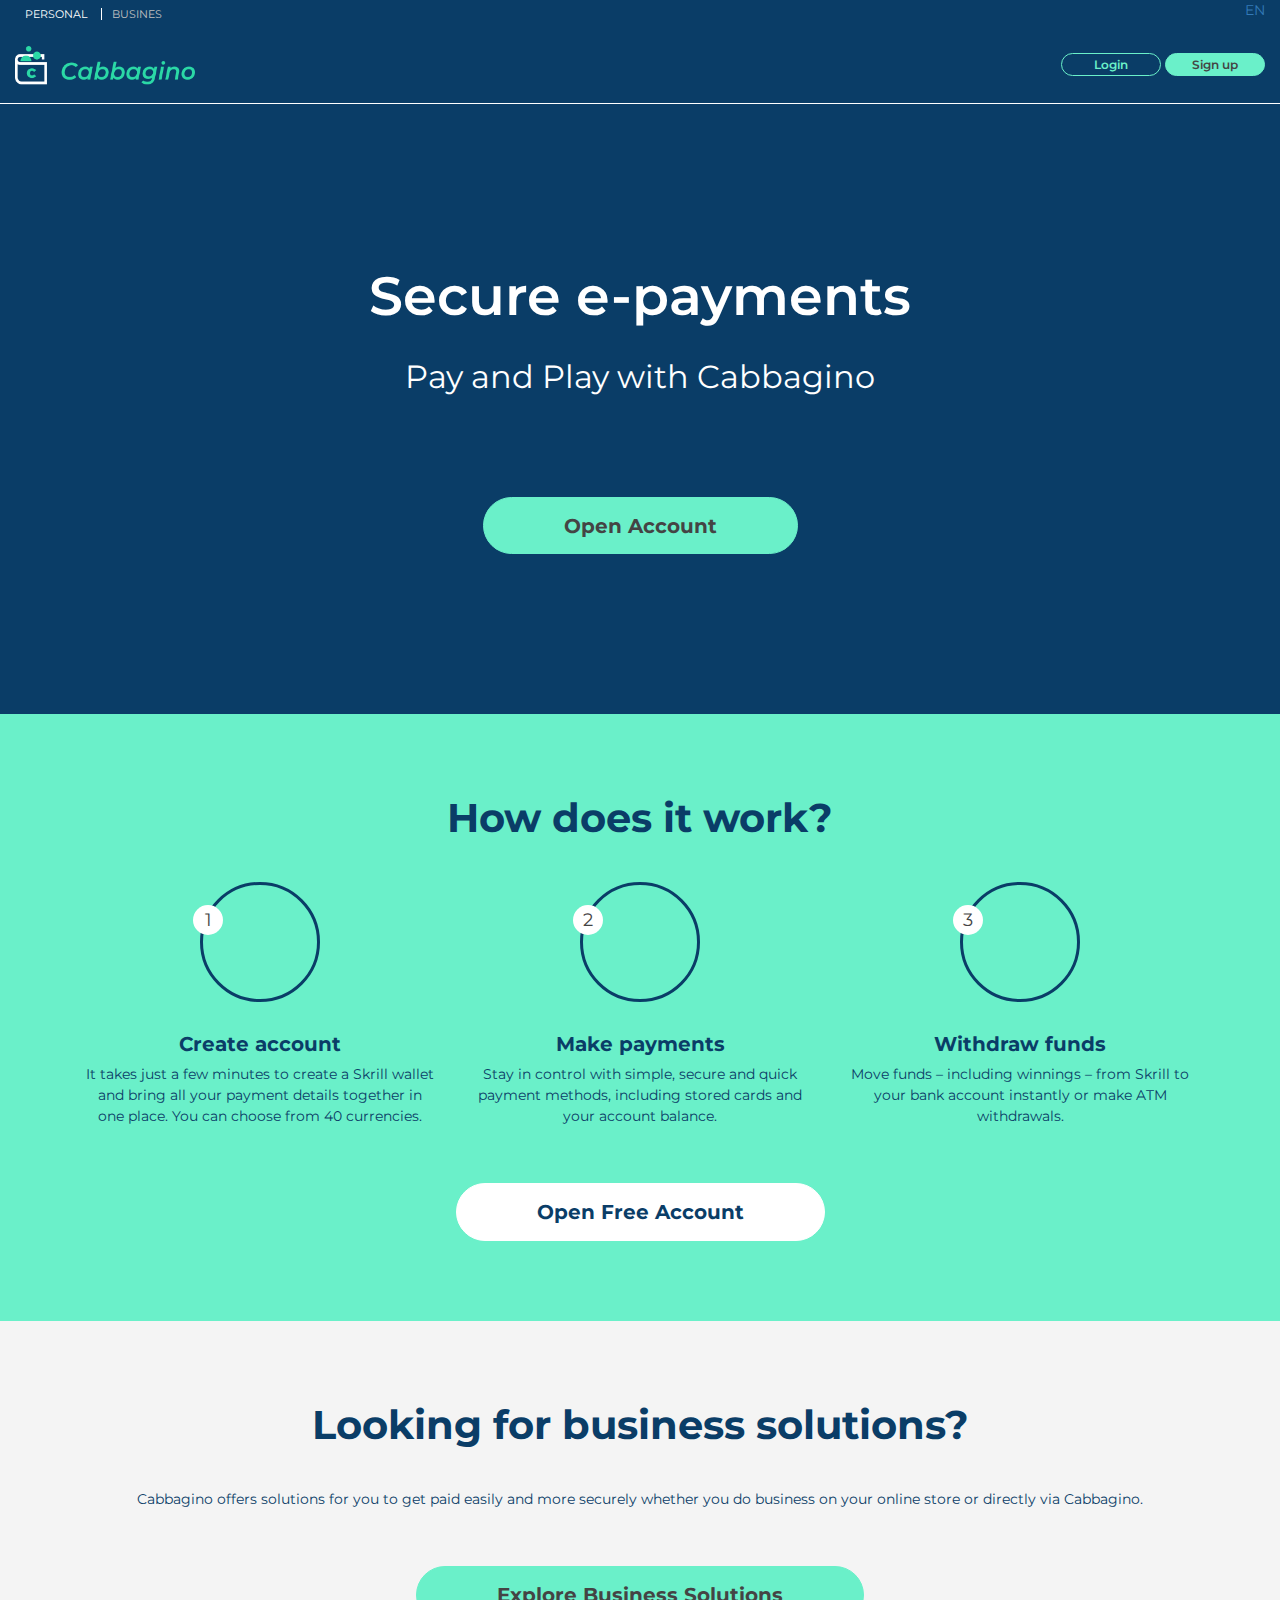
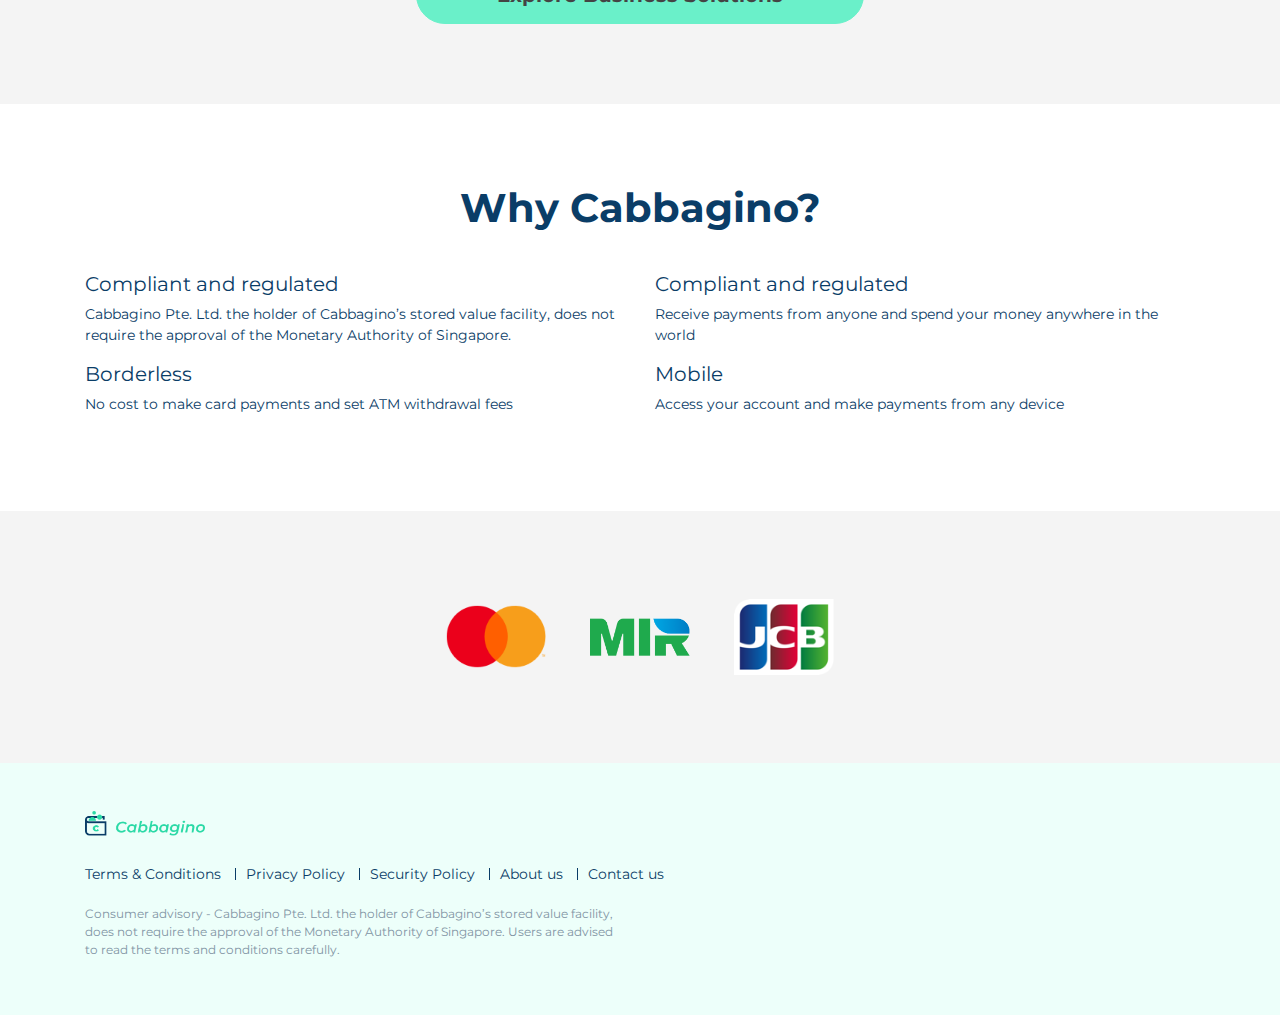
==== index.html @ 4a896454 "first commit" ====
<!doctype html>
<html class="no-js" lang="en">
<head>
    <meta charset="utf-8">
    <meta http-equiv="x-ua-compatible" content="ie=edge">
    <title>Cabbagino | Secure e-payments</title>
    <meta name="description" content="">
    <meta name="viewport" content="width=device-width, initial-scale=1">

<!-- <link rel="apple-touch-icon" href="apple-touch-icon.png"> -->

    <link rel="stylesheet" href="assets/plugins/meanMenu/meanmenu.min.css">
    <link rel="stylesheet" href="assets/plugins/font-awesome/css/font-awesome.min.css">
    <link href="https://fonts.googleapis.com/css?family=Montserrat" rel="stylesheet">


    <link rel="stylesheet" href="https://stackpath.bootstrapcdn.com/bootstrap/4.3.1/css/bootstrap.min.css" integrity="sha384-ggOyR0iXCbMQv3Xipma34MD+dH/1fQ784/j6cY/iJTQUOhcWr7x9JvoRxT2MZw1T" crossorigin="anonymous">

    <link rel="stylesheet" href="style.css">
    <script src="assets/plugins/Modernizr/modernizr-2.8.3.min.js"></script>

</head>

<body id="home">
    <!--[if lt IE 8]>
            <p class="browserupgrade">You are using an <strong>outdated</strong> browser. Please <a href="http://browsehappy.com/">upgrade your browser</a> to improve your experience.</p>
        <![endif]-->

    <header>
        <div class="container-fluid">
            <div class="row">
                <div class="col-md-6">
                    <nav class="header-menu">
                        <a href="#" class="active">Personal</a>
                        <a href="bussines.html">Busines</a>
                    </nav>
                </div>
                <div class="col-md-6">
                    <nav class="lang-menu float-right">
                        <a href="#">EN</a>
                    </nav>
                </div>
                </div>
            </div>
        </div>
    </header>
    <section id="slider">
        <div class="auth">
            <div class="container-fluid">
                <div class="row">
                    <div class="col-md-6">
                        <a href="#" class="logo"><img src="assets/images/logo-white.png"></a>
                    </div>
                    <div class="col-md-6">
                        <div class="buttons float-right">
                            <a href="signup.html" class="btn btn-info btn-sm">Login</a>
                            <a href="signup.html" class="btn btn-success btn-sm">Sign up</a>
                        </div>
                    </div>
                </div>
            </div>
        </div>
        <div class="container">
            <div class="jumbotron text-center">
                <div class="col-md-12">
                    <h1 class="head-caption">Secure e-payments</h1>
                    <h2 class="sub-caption">Pay and Play with Cabbagino</h2>
                    <a href="signup.html" class="btn btn-success btn-lg">Open Account</a>
                </div>
            </div>
        </div>
    </section>

    <section id="how-it-work">
        <div class="container">
            <div class="row">
                <div class="col-md-12">
                    <p class="h1 text-center">How does it work?</p>
                </div>
            </div>
            <div class="row">
                <div class="col-md-4">
                    <div class="big-icon">
                        <div class="icon-badge">1</div>
                        <img src="">
                    </div>
                    <h5 class="text-center text-bold">Create account</h5>
                    <p class="text-center">It takes just a few minutes to create a Skrill wallet and bring all your payment details together in one place. You can choose from 40 currencies.</p>
                </div>
                <div class="col-md-4">
                    <div class="big-icon">
                        <div class="icon-badge">2</div>
                        <img src="">
                    </div>
                    <h5 class="text-center text-bold">Make payments</h5>
                    <p class="text-center">Stay in control with simple, secure and quick payment methods, including stored cards and your account balance.</p>
                </div>
                <div class="col-md-4">
                    <div class="big-icon">
                        <div class="icon-badge">3</div>
                        <img src="">
                    </div>
                    <h5 class="text-center text-bold">Withdraw funds</h5>
                    <p class="text-center">Move funds – including winnings – from Skrill to your bank account instantly or make ATM withdrawals.</p>
                </div>
            </div>
            <div class="row">
                <div class="col-md-12 text-center">
                    <a href="signup.html" class="btn btn-secondary btn-lg">Open Free Account</a>
                </div>
            </div>
        </div>
    </section>

    <section id="solutions">
        <div class="container">
            <div class="row">
                <div class="col-md-12">
                    <p class="h1 text-center">Looking for business solutions?</p>
                </div>
            </div>
            <div class="row">
                <div class="col-md-12">
                    <p>Cabbagino offers solutions for you to get paid easily and more securely whether you do business on your online store or directly via Cabbagino.</p>
                    <a href="bussines.html" class="btn btn-success btn-lg">Explore Business Solutions</a>
                </div>
            </div>
        </div>
    </section>

    <section id="why">
        <div class="container">
            <div class="row">
                <div class="col-md-12">
                    <p class="h1 text-center">Why Cabbagino?</p>
                </div>
            </div>
            <div class="row">
                <div class="col-md-6">
                    <h5>Compliant and regulated</h5>
                    <p>Cabbagino Pte. Ltd. the holder of Cabbagino’s stored value facility, does not require the approval of the Monetary Authority of Singapore. </p>
                    <h5>Borderless</h5>
                    <p>No cost to make card payments and set ATM withdrawal fees</p>
                </div>
                <div class="col-md-6">
                    <h5>Compliant and regulated</h5>
                    <p>Receive payments from anyone and spend your money anywhere in the world</p>
                    <h5>Mobile</h5>
                    <p>Access your account and make payments from any device</p>
                </div>
            </div>
        </div>
    </section>

    <section id="payments">
        <div class="container">
            <div class="row">
                <ul class="payment-list">
                    <li><img src="assets/images/mc.png" /></li>
                    <li><img src="assets/images/mir.png" /></li>
                    <li><img src="assets/images/jcb.png" /></li>
                </ul>
            </div>
        </div>
    </section>

    <footer>
        <div class="container">
            <div class="row">
                <div class="col-md-12">
                    <a href="#" class="logo"><img src="assets/images/logo.png"></a>
                </div>
            </div>
            <div class="row">
                <div class="col-md-12">
                    <nav class="footer-menu">
                        <a href="#">Terms & Conditions</a>
                        <a href="#">Privacy Policy</a>
                        <a href="#">Security Policy</a>
                        <a href="#">About us</a>
                        <a href="#">Contact us</a>
                    </nav>
                </div>
            </div>
            <div class="row">
                <div class="col-md-6">
                    <p class="color-info">Consumer advisory - Cabbagino Pte. Ltd. the holder of Cabbagino’s stored value facility, does not require the approval of the Monetary Authority of Singapore. Users are advised to read the terms and conditions carefully.</p>
                </div>
            </div>
        </div>
    </footer>

    <script src="https://code.jquery.com/jquery-3.3.1.slim.min.js" integrity="sha384-q8i/X+965DzO0rT7abK41JStQIAqVgRVzpbzo5smXKp4YfRvH+8abtTE1Pi6jizo" crossorigin="anonymous"></script>
<script src="https://cdnjs.cloudflare.com/ajax/libs/popper.js/1.14.7/umd/popper.min.js" integrity="sha384-UO2eT0CpHqdSJQ6hJty5KVphtPhzWj9WO1clHTMGa3JDZwrnQq4sF86dIHNDz0W1" crossorigin="anonymous"></script>
<script src="https://stackpath.bootstrapcdn.com/bootstrap/4.3.1/js/bootstrap.min.js" integrity="sha384-JjSmVgyd0p3pXB1rRibZUAYoIIy6OrQ6VrjIEaFf/nJGzIxFDsf4x0xIM+B07jRM" crossorigin="anonymous"></script>

    <script src="assets/main.js"></script>
</body>

</html>
---- style.css ----
/**
 * ---------------------------------------------------
 * 	Table of contents
 * ---------------------------------------------------
 */
/**----------
	1. Base
		1.1 base
		1.2 Fonts
		1.3 Typography
		1.4 Helpers
	2. Sections
		2.1 Header 
		2.2 Footer
	3. Components
		3.1 Buttons
	4. Pages
		4.1 Home page
	5. Themes
		5.1 Default Theme


---------------*/
/**
 * ---------------------------------------------------
 * 	1.  Base
 * ---------------------------------------------------
 */
/* --------------------- 1.1 Base --------------------- */
/**
 * Set up a decent box model on the root element
 */
@import url("https://fonts.googleapis.com/css?family=Montserrat:400,700,900");
html {
  box-sizing: border-box;
}

/**
 * Make all elements from the DOM inherit from the parent box-sizing
 * Since `*` has a specificity of 0, it does not override the `html` value
 * making all elements inheriting from the root box-sizing value
 * See: https://css-tricks.com/inheriting-box-sizing-probably-slightly-better-best-practice/
 */
*, *::before, *::after {
  box-sizing: inherit;
}

/**
 * Basic styles for links
 */
a {
  color: #6af0c9;
  text-decoration: none;
}

img {
  max-width: 100%;
  margin: 8px 0;
}

input.form-control {
  border: 0;
  height: 50px;
  line-height: 50px;
}

.btn-lg {
  padding: 0.8rem 5rem;
  font-weight: bold;
  border-radius: 40px;
  margin-top: 40px;
}

.btn-sm {
  padding: 0.1rem 1rem;
  font-weight: normal;
  border-radius: 30px;
  min-width: 100px;
  font-weight: 600;
  font-size: 12px;
}

.btn-info {
  background: transparent;
  border-color: #6af0c9;
  color: #6af0c9;
}
.btn-info:hover {
  background: white;
  color: #444444;
}

.btn-success {
  background: #6af0c9;
  border-color: #6af0c9;
  color: #444444;
}
.btn-success:hover {
  background: white;
  color: #444444;
}

.btn-secondary {
  background: white;
  border-color: white;
  color: #0a3d67;
}
.btn-secondary:hover {
  background: #0a3d67;
  color: white;
}

.color-info {
  color: #8194a4;
  font-size: 12px;
}

.checkbox label:after {
  content: "";
  display: table;
  clear: both;
}

.label-text {
  padding-left: 30px;
  display: block;
}

.checkbox .cr {
  position: relative;
  display: inline-block;
  border: none;
  background: white;
  border-radius: 0.25em;
  width: 1.3em;
  height: 1.3em;
  float: left;
  margin-right: 0.5em;
}

.checkbox .cr .cr-icon {
  position: absolute;
  width: 10px;
  height: 10px;
  top: 4px;
  left: 4px;
  line-height: 0;
  background: #2bd9a6;
  border-radius: 3px;
}

.checkbox label input[type=checkbox] {
  display: none;
}

.checkbox label input[type=checkbox] + .cr > .cr-icon {
  opacity: 0;
}

.checkbox label input[type=checkbox]:checked + .cr > .cr-icon {
  opacity: 1;
}

#signup header .auth {
  padding: 10px 0;
  border-bottom: 1px solid white;
}
#signup header .auth .buttons {
  margin: 13px 0;
}
#signup header .auth .logo {
  display: block;
  width: 160px;
}
#signup header .auth .logo img {
  width: 100%;
}

/* --------------------- 1.2 Fonts --------------------- */
/* --------------------- 1.3 Typography --------------------- */
/**
 * Basic typography style for copy text
 */
body {
  color: #444444;
  font-family: "Montserrat", sans-serif;
  font-style: normal;
  font-weight: 400;
  font-size: 14px;
}

p {
  color: #0a3d67;
}

a {
  color: #337ab7;
}

h1, h2, h3, h4, h5, h6 {
  color: #0a3d67;
  font-family: "Montserrat", sans-serif;
  font-style: normal;
  font-weight: normal;
}

.h1 {
  font-size: 40px;
  font-weight: bold;
  margin-bottom: 40px;
}

dd {
  margin-left: 25px;
}

/* --------------------- 1.4 Helpers --------------------- */
/** --------------
	borders 
------------------ */
.border-1 {
  border: 1px solid;
}

.border-2 {
  border: 2px solid;
}

.border-3 {
  border: 3px solid;
}

.border-4 {
  border: 4px solid;
}

.border-5 {
  border: 5px solid;
}

.border-6 {
  border: 6px solid;
}

.border-7 {
  border: 7px solid;
}

.border-8 {
  border: 8px solid;
}

.border-9 {
  border: 9px solid;
}

.border-10 {
  border: 10px solid;
}

.border-11 {
  border: 11px solid;
}

.border-12 {
  border: 12px solid;
}

.border-13 {
  border: 13px solid;
}

.border-14 {
  border: 14px solid;
}

.border-15 {
  border: 15px solid;
}

.border-16 {
  border: 16px solid;
}

.border-17 {
  border: 17px solid;
}

.border-18 {
  border: 18px solid;
}

.border-19 {
  border: 19px solid;
}

.border-20 {
  border: 20px solid;
}

/** --------------
	border right
------------------ */
.br-1 {
  border-right: 1px solid;
}

.br-2 {
  border-right: 2px solid;
}

.br-3 {
  border-right: 3px solid;
}

.br-4 {
  border-right: 4px solid;
}

.br-5 {
  border-right: 5px solid;
}

.br-6 {
  border-right: 6px solid;
}

.br-7 {
  border-right: 7px solid;
}

.br-8 {
  border-right: 8px solid;
}

.br-9 {
  border-right: 9px solid;
}

.br-10 {
  border-right: 10px solid;
}

.br-11 {
  border-right: 11px solid;
}

.br-12 {
  border-right: 12px solid;
}

.br-13 {
  border-right: 13px solid;
}

.br-14 {
  border-right: 14px solid;
}

.br-15 {
  border-right: 15px solid;
}

.br-16 {
  border-right: 16px solid;
}

.br-17 {
  border-right: 17px solid;
}

.br-18 {
  border-right: 18px solid;
}

.br-19 {
  border-right: 19px solid;
}

.br-20 {
  border-right: 20px solid;
}

/** --------------
	border left
------------------ */
.bl-1 {
  border-left: 1px solid;
}

.bl-2 {
  border-left: 2px solid;
}

.bl-3 {
  border-left: 3px solid;
}

.bl-4 {
  border-left: 4px solid;
}

.bl-5 {
  border-left: 5px solid;
}

.bl-6 {
  border-left: 6px solid;
}

.bl-7 {
  border-left: 7px solid;
}

.bl-8 {
  border-left: 8px solid;
}

.bl-9 {
  border-left: 9px solid;
}

.bl-10 {
  border-left: 10px solid;
}

.bl-11 {
  border-left: 11px solid;
}

.bl-12 {
  border-left: 12px solid;
}

.bl-13 {
  border-left: 13px solid;
}

.bl-14 {
  border-left: 14px solid;
}

.bl-15 {
  border-left: 15px solid;
}

.bl-16 {
  border-left: 16px solid;
}

.bl-17 {
  border-left: 17px solid;
}

.bl-18 {
  border-left: 18px solid;
}

.bl-19 {
  border-left: 19px solid;
}

.bl-20 {
  border-left: 20px solid;
}

/** --------------
	border top
------------------ */
.bt-1 {
  border-top: 1px solid;
}

.bt-2 {
  border-top: 2px solid;
}

.bt-3 {
  border-top: 3px solid;
}

.bt-4 {
  border-top: 4px solid;
}

.bt-5 {
  border-top: 5px solid;
}

.bt-6 {
  border-top: 6px solid;
}

.bt-7 {
  border-top: 7px solid;
}

.bt-8 {
  border-top: 8px solid;
}

.bt-9 {
  border-top: 9px solid;
}

.bt-10 {
  border-top: 10px solid;
}

.bt-11 {
  border-top: 11px solid;
}

.bt-12 {
  border-top: 12px solid;
}

.bt-13 {
  border-top: 13px solid;
}

.bt-14 {
  border-top: 14px solid;
}

.bt-15 {
  border-top: 15px solid;
}

.bt-16 {
  border-top: 16px solid;
}

.bt-17 {
  border-top: 17px solid;
}

.bt-18 {
  border-top: 18px solid;
}

.bt-19 {
  border-top: 19px solid;
}

.bt-20 {
  border-top: 20px solid;
}

/** --------------
	border bottom
------------------ */
.bb-1 {
  border-bottom: 1px solid;
}

.bb-2 {
  border-bottom: 2px solid;
}

.bb-3 {
  border-bottom: 3px solid;
}

.bb-4 {
  border-bottom: 4px solid;
}

.bb-5 {
  border-bottom: 5px solid;
}

.bb-6 {
  border-bottom: 6px solid;
}

.bb-7 {
  border-bottom: 7px solid;
}

.bb-8 {
  border-bottom: 8px solid;
}

.bb-9 {
  border-bottom: 9px solid;
}

.bb-10 {
  border-bottom: 10px solid;
}

.bb-11 {
  border-bottom: 11px solid;
}

.bb-12 {
  border-bottom: 12px solid;
}

.bb-13 {
  border-bottom: 13px solid;
}

.bb-14 {
  border-bottom: 14px solid;
}

.bb-15 {
  border-bottom: 15px solid;
}

.bb-16 {
  border-bottom: 16px solid;
}

.bb-17 {
  border-bottom: 17px solid;
}

.bb-18 {
  border-bottom: 18px solid;
}

.bb-19 {
  border-bottom: 19px solid;
}

.bb-20 {
  border-bottom: 20px solid;
}

/** --------------
	Paddings
------------------ */
.padding-1 {
  padding: 1px;
}

.padding-2 {
  padding: 2px;
}

.padding-3 {
  padding: 3px;
}

.padding-4 {
  padding: 4px;
}

.padding-5 {
  padding: 5px;
}

.padding-6 {
  padding: 6px;
}

.padding-7 {
  padding: 7px;
}

.padding-8 {
  padding: 8px;
}

.padding-9 {
  padding: 9px;
}

.padding-10 {
  padding: 10px;
}

.padding-11 {
  padding: 11px;
}

.padding-12 {
  padding: 12px;
}

.padding-13 {
  padding: 13px;
}

.padding-14 {
  padding: 14px;
}

.padding-15 {
  padding: 15px;
}

.padding-16 {
  padding: 16px;
}

.padding-17 {
  padding: 17px;
}

.padding-18 {
  padding: 18px;
}

.padding-19 {
  padding: 19px;
}

.padding-20 {
  padding: 20px;
}

.padding-21 {
  padding: 21px;
}

.padding-22 {
  padding: 22px;
}

.padding-23 {
  padding: 23px;
}

.padding-24 {
  padding: 24px;
}

.padding-25 {
  padding: 25px;
}

.padding-26 {
  padding: 26px;
}

.padding-27 {
  padding: 27px;
}

.padding-28 {
  padding: 28px;
}

.padding-29 {
  padding: 29px;
}

.padding-30 {
  padding: 30px;
}

.padding-31 {
  padding: 31px;
}

.padding-32 {
  padding: 32px;
}

.padding-33 {
  padding: 33px;
}

.padding-34 {
  padding: 34px;
}

.padding-35 {
  padding: 35px;
}

.padding-36 {
  padding: 36px;
}

.padding-37 {
  padding: 37px;
}

.padding-38 {
  padding: 38px;
}

.padding-39 {
  padding: 39px;
}

.padding-40 {
  padding: 40px;
}

.padding-41 {
  padding: 41px;
}

.padding-42 {
  padding: 42px;
}

.padding-43 {
  padding: 43px;
}

.padding-44 {
  padding: 44px;
}

.padding-45 {
  padding: 45px;
}

.padding-46 {
  padding: 46px;
}

.padding-47 {
  padding: 47px;
}

.padding-48 {
  padding: 48px;
}

.padding-49 {
  padding: 49px;
}

.padding-50 {
  padding: 50px;
}

/** --------------
	Padding right
------------------ */
.pr-1 {
  padding-right: 1px;
}

.pr-2 {
  padding-right: 2px;
}

.pr-3 {
  padding-right: 3px;
}

.pr-4 {
  padding-right: 4px;
}

.pr-5 {
  padding-right: 5px;
}

.pr-6 {
  padding-right: 6px;
}

.pr-7 {
  padding-right: 7px;
}

.pr-8 {
  padding-right: 8px;
}

.pr-9 {
  padding-right: 9px;
}

.pr-10 {
  padding-right: 10px;
}

.pr-11 {
  padding-right: 11px;
}

.pr-12 {
  padding-right: 12px;
}

.pr-13 {
  padding-right: 13px;
}

.pr-14 {
  padding-right: 14px;
}

.pr-15 {
  padding-right: 15px;
}

.pr-16 {
  padding-right: 16px;
}

.pr-17 {
  padding-right: 17px;
}

.pr-18 {
  padding-right: 18px;
}

.pr-19 {
  padding-right: 19px;
}

.pr-20 {
  padding-right: 20px;
}

.pr-21 {
  padding-right: 21px;
}

.pr-22 {
  padding-right: 22px;
}

.pr-23 {
  padding-right: 23px;
}

.pr-24 {
  padding-right: 24px;
}

.pr-25 {
  padding-right: 25px;
}

.pr-26 {
  padding-right: 26px;
}

.pr-27 {
  padding-right: 27px;
}

.pr-28 {
  padding-right: 28px;
}

.pr-29 {
  padding-right: 29px;
}

.pr-30 {
  padding-right: 30px;
}

.pr-31 {
  padding-right: 31px;
}

.pr-32 {
  padding-right: 32px;
}

.pr-33 {
  padding-right: 33px;
}

.pr-34 {
  padding-right: 34px;
}

.pr-35 {
  padding-right: 35px;
}

.pr-36 {
  padding-right: 36px;
}

.pr-37 {
  padding-right: 37px;
}

.pr-38 {
  padding-right: 38px;
}

.pr-39 {
  padding-right: 39px;
}

.pr-40 {
  padding-right: 40px;
}

.pr-41 {
  padding-right: 41px;
}

.pr-42 {
  padding-right: 42px;
}

.pr-43 {
  padding-right: 43px;
}

.pr-44 {
  padding-right: 44px;
}

.pr-45 {
  padding-right: 45px;
}

.pr-46 {
  padding-right: 46px;
}

.pr-47 {
  padding-right: 47px;
}

.pr-48 {
  padding-right: 48px;
}

.pr-49 {
  padding-right: 49px;
}

.pr-50 {
  padding-right: 50px;
}

/** --------------
	Padding left
------------------ */
.pl-1 {
  padding-left: 1px;
}

.pl-2 {
  padding-left: 2px;
}

.pl-3 {
  padding-left: 3px;
}

.pl-4 {
  padding-left: 4px;
}

.pl-5 {
  padding-left: 5px;
}

.pl-6 {
  padding-left: 6px;
}

.pl-7 {
  padding-left: 7px;
}

.pl-8 {
  padding-left: 8px;
}

.pl-9 {
  padding-left: 9px;
}

.pl-10 {
  padding-left: 10px;
}

.pl-11 {
  padding-left: 11px;
}

.pl-12 {
  padding-left: 12px;
}

.pl-13 {
  padding-left: 13px;
}

.pl-14 {
  padding-left: 14px;
}

.pl-15 {
  padding-left: 15px;
}

.pl-16 {
  padding-left: 16px;
}

.pl-17 {
  padding-left: 17px;
}

.pl-18 {
  padding-left: 18px;
}

.pl-19 {
  padding-left: 19px;
}

.pl-20 {
  padding-left: 20px;
}

.pl-21 {
  padding-left: 21px;
}

.pl-22 {
  padding-left: 22px;
}

.pl-23 {
  padding-left: 23px;
}

.pl-24 {
  padding-left: 24px;
}

.pl-25 {
  padding-left: 25px;
}

.pl-26 {
  padding-left: 26px;
}

.pl-27 {
  padding-left: 27px;
}

.pl-28 {
  padding-left: 28px;
}

.pl-29 {
  padding-left: 29px;
}

.pl-30 {
  padding-left: 30px;
}

.pl-31 {
  padding-left: 31px;
}

.pl-32 {
  padding-left: 32px;
}

.pl-33 {
  padding-left: 33px;
}

.pl-34 {
  padding-left: 34px;
}

.pl-35 {
  padding-left: 35px;
}

.pl-36 {
  padding-left: 36px;
}

.pl-37 {
  padding-left: 37px;
}

.pl-38 {
  padding-left: 38px;
}

.pl-39 {
  padding-left: 39px;
}

.pl-40 {
  padding-left: 40px;
}

.pl-41 {
  padding-left: 41px;
}

.pl-42 {
  padding-left: 42px;
}

.pl-43 {
  padding-left: 43px;
}

.pl-44 {
  padding-left: 44px;
}

.pl-45 {
  padding-left: 45px;
}

.pl-46 {
  padding-left: 46px;
}

.pl-47 {
  padding-left: 47px;
}

.pl-48 {
  padding-left: 48px;
}

.pl-49 {
  padding-left: 49px;
}

.pl-50 {
  padding-left: 50px;
}

/** --------------
	Padding top
------------------ */
.pt-1 {
  padding-top: 1px;
}

.pt-2 {
  padding-top: 2px;
}

.pt-3 {
  padding-top: 3px;
}

.pt-4 {
  padding-top: 4px;
}

.pt-5 {
  padding-top: 5px;
}

.pt-6 {
  padding-top: 6px;
}

.pt-7 {
  padding-top: 7px;
}

.pt-8 {
  padding-top: 8px;
}

.pt-9 {
  padding-top: 9px;
}

.pt-10 {
  padding-top: 10px;
}

.pt-11 {
  padding-top: 11px;
}

.pt-12 {
  padding-top: 12px;
}

.pt-13 {
  padding-top: 13px;
}

.pt-14 {
  padding-top: 14px;
}

.pt-15 {
  padding-top: 15px;
}

.pt-16 {
  padding-top: 16px;
}

.pt-17 {
  padding-top: 17px;
}

.pt-18 {
  padding-top: 18px;
}

.pt-19 {
  padding-top: 19px;
}

.pt-20 {
  padding-top: 20px;
}

.pt-21 {
  padding-top: 21px;
}

.pt-22 {
  padding-top: 22px;
}

.pt-23 {
  padding-top: 23px;
}

.pt-24 {
  padding-top: 24px;
}

.pt-25 {
  padding-top: 25px;
}

.pt-26 {
  padding-top: 26px;
}

.pt-27 {
  padding-top: 27px;
}

.pt-28 {
  padding-top: 28px;
}

.pt-29 {
  padding-top: 29px;
}

.pt-30 {
  padding-top: 30px;
}

.pt-31 {
  padding-top: 31px;
}

.pt-32 {
  padding-top: 32px;
}

.pt-33 {
  padding-top: 33px;
}

.pt-34 {
  padding-top: 34px;
}

.pt-35 {
  padding-top: 35px;
}

.pt-36 {
  padding-top: 36px;
}

.pt-37 {
  padding-top: 37px;
}

.pt-38 {
  padding-top: 38px;
}

.pt-39 {
  padding-top: 39px;
}

.pt-40 {
  padding-top: 40px;
}

.pt-41 {
  padding-top: 41px;
}

.pt-42 {
  padding-top: 42px;
}

.pt-43 {
  padding-top: 43px;
}

.pt-44 {
  padding-top: 44px;
}

.pt-45 {
  padding-top: 45px;
}

.pt-46 {
  padding-top: 46px;
}

.pt-47 {
  padding-top: 47px;
}

.pt-48 {
  padding-top: 48px;
}

.pt-49 {
  padding-top: 49px;
}

.pt-50 {
  padding-top: 50px;
}

/** --------------
	Padding bottom
------------------ */
.pb-1 {
  padding-bottom: 1px;
}

.pb-2 {
  padding-bottom: 2px;
}

.pb-3 {
  padding-bottom: 3px;
}

.pb-4 {
  padding-bottom: 4px;
}

.pb-5 {
  padding-bottom: 5px;
}

.pb-6 {
  padding-bottom: 6px;
}

.pb-7 {
  padding-bottom: 7px;
}

.pb-8 {
  padding-bottom: 8px;
}

.pb-9 {
  padding-bottom: 9px;
}

.pb-10 {
  padding-bottom: 10px;
}

.pb-11 {
  padding-bottom: 11px;
}

.pb-12 {
  padding-bottom: 12px;
}

.pb-13 {
  padding-bottom: 13px;
}

.pb-14 {
  padding-bottom: 14px;
}

.pb-15 {
  padding-bottom: 15px;
}

.pb-16 {
  padding-bottom: 16px;
}

.pb-17 {
  padding-bottom: 17px;
}

.pb-18 {
  padding-bottom: 18px;
}

.pb-19 {
  padding-bottom: 19px;
}

.pb-20 {
  padding-bottom: 20px;
}

.pb-21 {
  padding-bottom: 21px;
}

.pb-22 {
  padding-bottom: 22px;
}

.pb-23 {
  padding-bottom: 23px;
}

.pb-24 {
  padding-bottom: 24px;
}

.pb-25 {
  padding-bottom: 25px;
}

.pb-26 {
  padding-bottom: 26px;
}

.pb-27 {
  padding-bottom: 27px;
}

.pb-28 {
  padding-bottom: 28px;
}

.pb-29 {
  padding-bottom: 29px;
}

.pb-30 {
  padding-bottom: 30px;
}

.pb-31 {
  padding-bottom: 31px;
}

.pb-32 {
  padding-bottom: 32px;
}

.pb-33 {
  padding-bottom: 33px;
}

.pb-34 {
  padding-bottom: 34px;
}

.pb-35 {
  padding-bottom: 35px;
}

.pb-36 {
  padding-bottom: 36px;
}

.pb-37 {
  padding-bottom: 37px;
}

.pb-38 {
  padding-bottom: 38px;
}

.pb-39 {
  padding-bottom: 39px;
}

.pb-40 {
  padding-bottom: 40px;
}

.pb-41 {
  padding-bottom: 41px;
}

.pb-42 {
  padding-bottom: 42px;
}

.pb-43 {
  padding-bottom: 43px;
}

.pb-44 {
  padding-bottom: 44px;
}

.pb-45 {
  padding-bottom: 45px;
}

.pb-46 {
  padding-bottom: 46px;
}

.pb-47 {
  padding-bottom: 47px;
}

.pb-48 {
  padding-bottom: 48px;
}

.pb-49 {
  padding-bottom: 49px;
}

.pb-50 {
  padding-bottom: 50px;
}

/** --------------
	Margins
------------------ */
.margin-1 {
  margin: 1px;
}

.margin-2 {
  margin: 2px;
}

.margin-3 {
  margin: 3px;
}

.margin-4 {
  margin: 4px;
}

.margin-5 {
  margin: 5px;
}

.margin-6 {
  margin: 6px;
}

.margin-7 {
  margin: 7px;
}

.margin-8 {
  margin: 8px;
}

.margin-9 {
  margin: 9px;
}

.margin-10 {
  margin: 10px;
}

.margin-11 {
  margin: 11px;
}

.margin-12 {
  margin: 12px;
}

.margin-13 {
  margin: 13px;
}

.margin-14 {
  margin: 14px;
}

.margin-15 {
  margin: 15px;
}

.margin-16 {
  margin: 16px;
}

.margin-17 {
  margin: 17px;
}

.margin-18 {
  margin: 18px;
}

.margin-19 {
  margin: 19px;
}

.margin-20 {
  margin: 20px;
}

.margin-21 {
  margin: 21px;
}

.margin-22 {
  margin: 22px;
}

.margin-23 {
  margin: 23px;
}

.margin-24 {
  margin: 24px;
}

.margin-25 {
  margin: 25px;
}

.margin-26 {
  margin: 26px;
}

.margin-27 {
  margin: 27px;
}

.margin-28 {
  margin: 28px;
}

.margin-29 {
  margin: 29px;
}

.margin-30 {
  margin: 30px;
}

.margin-31 {
  margin: 31px;
}

.margin-32 {
  margin: 32px;
}

.margin-33 {
  margin: 33px;
}

.margin-34 {
  margin: 34px;
}

.margin-35 {
  margin: 35px;
}

.margin-36 {
  margin: 36px;
}

.margin-37 {
  margin: 37px;
}

.margin-38 {
  margin: 38px;
}

.margin-39 {
  margin: 39px;
}

.margin-40 {
  margin: 40px;
}

.margin-41 {
  margin: 41px;
}

.margin-42 {
  margin: 42px;
}

.margin-43 {
  margin: 43px;
}

.margin-44 {
  margin: 44px;
}

.margin-45 {
  margin: 45px;
}

.margin-46 {
  margin: 46px;
}

.margin-47 {
  margin: 47px;
}

.margin-48 {
  margin: 48px;
}

.margin-49 {
  margin: 49px;
}

.margin-50 {
  margin: 50px;
}

/** --------------
	Margin right
------------------ */
.mr-1 {
  margin-right: 1px;
}

.mr-2 {
  margin-right: 2px;
}

.mr-3 {
  margin-right: 3px;
}

.mr-4 {
  margin-right: 4px;
}

.mr-5 {
  margin-right: 5px;
}

.mr-6 {
  margin-right: 6px;
}

.mr-7 {
  margin-right: 7px;
}

.mr-8 {
  margin-right: 8px;
}

.mr-9 {
  margin-right: 9px;
}

.mr-10 {
  margin-right: 10px;
}

.mr-11 {
  margin-right: 11px;
}

.mr-12 {
  margin-right: 12px;
}

.mr-13 {
  margin-right: 13px;
}

.mr-14 {
  margin-right: 14px;
}

.mr-15 {
  margin-right: 15px;
}

.mr-16 {
  margin-right: 16px;
}

.mr-17 {
  margin-right: 17px;
}

.mr-18 {
  margin-right: 18px;
}

.mr-19 {
  margin-right: 19px;
}

.mr-20 {
  margin-right: 20px;
}

.mr-21 {
  margin-right: 21px;
}

.mr-22 {
  margin-right: 22px;
}

.mr-23 {
  margin-right: 23px;
}

.mr-24 {
  margin-right: 24px;
}

.mr-25 {
  margin-right: 25px;
}

.mr-26 {
  margin-right: 26px;
}

.mr-27 {
  margin-right: 27px;
}

.mr-28 {
  margin-right: 28px;
}

.mr-29 {
  margin-right: 29px;
}

.mr-30 {
  margin-right: 30px;
}

.mr-31 {
  margin-right: 31px;
}

.mr-32 {
  margin-right: 32px;
}

.mr-33 {
  margin-right: 33px;
}

.mr-34 {
  margin-right: 34px;
}

.mr-35 {
  margin-right: 35px;
}

.mr-36 {
  margin-right: 36px;
}

.mr-37 {
  margin-right: 37px;
}

.mr-38 {
  margin-right: 38px;
}

.mr-39 {
  margin-right: 39px;
}

.mr-40 {
  margin-right: 40px;
}

.mr-41 {
  margin-right: 41px;
}

.mr-42 {
  margin-right: 42px;
}

.mr-43 {
  margin-right: 43px;
}

.mr-44 {
  margin-right: 44px;
}

.mr-45 {
  margin-right: 45px;
}

.mr-46 {
  margin-right: 46px;
}

.mr-47 {
  margin-right: 47px;
}

.mr-48 {
  margin-right: 48px;
}

.mr-49 {
  margin-right: 49px;
}

.mr-50 {
  margin-right: 50px;
}

/** --------------
	Margin left
------------------ */
.ml-1 {
  margin-left: 1px;
}

.ml-2 {
  margin-left: 2px;
}

.ml-3 {
  margin-left: 3px;
}

.ml-4 {
  margin-left: 4px;
}

.ml-5 {
  margin-left: 5px;
}

.ml-6 {
  margin-left: 6px;
}

.ml-7 {
  margin-left: 7px;
}

.ml-8 {
  margin-left: 8px;
}

.ml-9 {
  margin-left: 9px;
}

.ml-10 {
  margin-left: 10px;
}

.ml-11 {
  margin-left: 11px;
}

.ml-12 {
  margin-left: 12px;
}

.ml-13 {
  margin-left: 13px;
}

.ml-14 {
  margin-left: 14px;
}

.ml-15 {
  margin-left: 15px;
}

.ml-16 {
  margin-left: 16px;
}

.ml-17 {
  margin-left: 17px;
}

.ml-18 {
  margin-left: 18px;
}

.ml-19 {
  margin-left: 19px;
}

.ml-20 {
  margin-left: 20px;
}

.ml-21 {
  margin-left: 21px;
}

.ml-22 {
  margin-left: 22px;
}

.ml-23 {
  margin-left: 23px;
}

.ml-24 {
  margin-left: 24px;
}

.ml-25 {
  margin-left: 25px;
}

.ml-26 {
  margin-left: 26px;
}

.ml-27 {
  margin-left: 27px;
}

.ml-28 {
  margin-left: 28px;
}

.ml-29 {
  margin-left: 29px;
}

.ml-30 {
  margin-left: 30px;
}

.ml-31 {
  margin-left: 31px;
}

.ml-32 {
  margin-left: 32px;
}

.ml-33 {
  margin-left: 33px;
}

.ml-34 {
  margin-left: 34px;
}

.ml-35 {
  margin-left: 35px;
}

.ml-36 {
  margin-left: 36px;
}

.ml-37 {
  margin-left: 37px;
}

.ml-38 {
  margin-left: 38px;
}

.ml-39 {
  margin-left: 39px;
}

.ml-40 {
  margin-left: 40px;
}

.ml-41 {
  margin-left: 41px;
}

.ml-42 {
  margin-left: 42px;
}

.ml-43 {
  margin-left: 43px;
}

.ml-44 {
  margin-left: 44px;
}

.ml-45 {
  margin-left: 45px;
}

.ml-46 {
  margin-left: 46px;
}

.ml-47 {
  margin-left: 47px;
}

.ml-48 {
  margin-left: 48px;
}

.ml-49 {
  margin-left: 49px;
}

.ml-50 {
  margin-left: 50px;
}

/** --------------
	Margin top
------------------ */
.mt-1 {
  margin-top: 1px;
}

.mt-2 {
  margin-top: 2px;
}

.mt-3 {
  margin-top: 3px;
}

.mt-4 {
  margin-top: 4px;
}

.mt-5 {
  margin-top: 5px;
}

.mt-6 {
  margin-top: 6px;
}

.mt-7 {
  margin-top: 7px;
}

.mt-8 {
  margin-top: 8px;
}

.mt-9 {
  margin-top: 9px;
}

.mt-10 {
  margin-top: 10px;
}

.mt-11 {
  margin-top: 11px;
}

.mt-12 {
  margin-top: 12px;
}

.mt-13 {
  margin-top: 13px;
}

.mt-14 {
  margin-top: 14px;
}

.mt-15 {
  margin-top: 15px;
}

.mt-16 {
  margin-top: 16px;
}

.mt-17 {
  margin-top: 17px;
}

.mt-18 {
  margin-top: 18px;
}

.mt-19 {
  margin-top: 19px;
}

.mt-20 {
  margin-top: 20px;
}

.mt-21 {
  margin-top: 21px;
}

.mt-22 {
  margin-top: 22px;
}

.mt-23 {
  margin-top: 23px;
}

.mt-24 {
  margin-top: 24px;
}

.mt-25 {
  margin-top: 25px;
}

.mt-26 {
  margin-top: 26px;
}

.mt-27 {
  margin-top: 27px;
}

.mt-28 {
  margin-top: 28px;
}

.mt-29 {
  margin-top: 29px;
}

.mt-30 {
  margin-top: 30px;
}

.mt-31 {
  margin-top: 31px;
}

.mt-32 {
  margin-top: 32px;
}

.mt-33 {
  margin-top: 33px;
}

.mt-34 {
  margin-top: 34px;
}

.mt-35 {
  margin-top: 35px;
}

.mt-36 {
  margin-top: 36px;
}

.mt-37 {
  margin-top: 37px;
}

.mt-38 {
  margin-top: 38px;
}

.mt-39 {
  margin-top: 39px;
}

.mt-40 {
  margin-top: 40px;
}

.mt-41 {
  margin-top: 41px;
}

.mt-42 {
  margin-top: 42px;
}

.mt-43 {
  margin-top: 43px;
}

.mt-44 {
  margin-top: 44px;
}

.mt-45 {
  margin-top: 45px;
}

.mt-46 {
  margin-top: 46px;
}

.mt-47 {
  margin-top: 47px;
}

.mt-48 {
  margin-top: 48px;
}

.mt-49 {
  margin-top: 49px;
}

.mt-50 {
  margin-top: 50px;
}

/** --------------
	Margin bottom
------------------ */
.mb-1 {
  margin-bottom: 1px;
}

.mb-2 {
  margin-bottom: 2px;
}

.mb-3 {
  margin-bottom: 3px;
}

.mb-4 {
  margin-bottom: 4px;
}

.mb-5 {
  margin-bottom: 5px;
}

.mb-6 {
  margin-bottom: 6px;
}

.mb-7 {
  margin-bottom: 7px;
}

.mb-8 {
  margin-bottom: 8px;
}

.mb-9 {
  margin-bottom: 9px;
}

.mb-10 {
  margin-bottom: 10px;
}

.mb-11 {
  margin-bottom: 11px;
}

.mb-12 {
  margin-bottom: 12px;
}

.mb-13 {
  margin-bottom: 13px;
}

.mb-14 {
  margin-bottom: 14px;
}

.mb-15 {
  margin-bottom: 15px;
}

.mb-16 {
  margin-bottom: 16px;
}

.mb-17 {
  margin-bottom: 17px;
}

.mb-18 {
  margin-bottom: 18px;
}

.mb-19 {
  margin-bottom: 19px;
}

.mb-20 {
  margin-bottom: 20px;
}

.mb-21 {
  margin-bottom: 21px;
}

.mb-22 {
  margin-bottom: 22px;
}

.mb-23 {
  margin-bottom: 23px;
}

.mb-24 {
  margin-bottom: 24px;
}

.mb-25 {
  margin-bottom: 25px;
}

.mb-26 {
  margin-bottom: 26px;
}

.mb-27 {
  margin-bottom: 27px;
}

.mb-28 {
  margin-bottom: 28px;
}

.mb-29 {
  margin-bottom: 29px;
}

.mb-30 {
  margin-bottom: 30px;
}

.mb-31 {
  margin-bottom: 31px;
}

.mb-32 {
  margin-bottom: 32px;
}

.mb-33 {
  margin-bottom: 33px;
}

.mb-34 {
  margin-bottom: 34px;
}

.mb-35 {
  margin-bottom: 35px;
}

.mb-36 {
  margin-bottom: 36px;
}

.mb-37 {
  margin-bottom: 37px;
}

.mb-38 {
  margin-bottom: 38px;
}

.mb-39 {
  margin-bottom: 39px;
}

.mb-40 {
  margin-bottom: 40px;
}

.mb-41 {
  margin-bottom: 41px;
}

.mb-42 {
  margin-bottom: 42px;
}

.mb-43 {
  margin-bottom: 43px;
}

.mb-44 {
  margin-bottom: 44px;
}

.mb-45 {
  margin-bottom: 45px;
}

.mb-46 {
  margin-bottom: 46px;
}

.mb-47 {
  margin-bottom: 47px;
}

.mb-48 {
  margin-bottom: 48px;
}

.mb-49 {
  margin-bottom: 49px;
}

.mb-50 {
  margin-bottom: 50px;
}

/** round image */
img.img-round {
  border-radius: 100%;
}

/** list css */
ul.list-unstyled {
  margin: 0;
  padding: 0;
  list-style: none;
}

ul.linear-list {
  margin: 0;
  padding: 0;
  list-style: none;
  text-align: left;
}

ul.linear-list li {
  display: inline-block;
}

/** Centered elements */
.center {
  margin: 0 auto;
  float: none;
}

/** Text style */
.text-center {
  text-align: center !important;
}

/** Text align **/
.text-right {
  text-align: right;
}

.text-left {
  text-align: left;
}

.text-light {
  font-weight: light;
}

.text-bold {
  font-weight: bold;
}

/**
 * ---------------------------------------------------
 * 	2.  Sections
 * ---------------------------------------------------
 */
/* --------------------- 2.1 Header --------------------- */
header {
  background-color: #0a3d67;
}

/* --------------------- 2.2 Footer --------------------- */
footer {
  padding: 40px 0;
  background-color: #edfffa;
}
footer .logo {
  display: block;
  width: 120px;
  margin-bottom: 20px;
}
footer .logo img {
  width: 100%;
}

/**
 * ---------------------------------------------------
 * 	3.  Components
 * ---------------------------------------------------
 */
/* --------------------- 3.1 Buttons --------------------- */
.header-menu a {
  display: inline-block;
  color: #c1c1c1;
  text-transform: uppercase;
  font-size: 11px;
  margin: 8px 0px;
  padding: 0 10px;
  line-height: 12px;
}
.header-menu a + a {
  border-left: 1px solid white;
}
.header-menu a.active {
  color: white;
}

.footer-menu {
  margin-bottom: 20px;
}
.footer-menu a {
  display: inline-block;
  color: #0a3d67;
  font-size: 14px;
  padding: 0 10px 0 0;
  line-height: 12px;
}
.footer-menu a + a {
  border-left: 1px solid #0a3d67;
  padding: 0 10px 0 10px;
}
.footer-menu a.active {
  color: white;
}

/**
 * ---------------------------------------------------
 * 	4.  Pages
 * ---------------------------------------------------
 */
/* --------------------- 4.1 Home page --------------------- */
#home #slider {
  background: #0a3d67 url("assets/images/personal-bg.jpg") center center no-repeat;
  background-size: 100% 200%;
}

.color-white {
  color: white;
}

#signup-form {
  padding: 60px 0;
  background-color: #d8ecf8;
}
#signup-form a {
  color: #2bd9a6;
  text-decoration: none;
}
#signup-form .h1 {
  margin-bottom: 60px;
}
#signup-form .h2 {
  color: #2bd9a6;
  margin-bottom: 30px;
  font-size: 32px;
}
#signup-form .mb60 {
  margin-bottom: 60px;
}

#bussines #slider {
  background: #0a3d67 url("assets/images/bussines.jpg") top center no-repeat;
  background-size: 100%;
}
#bussines #how-it-work {
  background-color: #0a3d67;
  padding: 80px 0;
}
#bussines #how-it-work h5, #bussines #how-it-work p {
  color: white;
}
#bussines #how-it-work .big-icon {
  position: relative;
  width: 120px;
  height: 120px;
  border-radius: 60px;
  border: 3px solid #6af0c9;
  margin: 0px auto 30px auto;
}
#bussines #how-it-work .big-icon .icon-badge {
  position: absolute;
  top: 20px;
  left: -10px;
  font-size: 18px;
  background: white;
  width: 30px;
  height: 30px;
  border-radius: 15px;
  line-height: 30px;
  text-align: center;
  color: #0a3d67;
}
#bussines #subscribe {
  background: #0a3d67;
  padding: 40px 0;
}
#bussines #subscribe .email {
  width: 280px;
  height: 60px;
  border-radius: 8px;
  background-color: #ffffff;
  margin-right: 20px;
}
#bussines #subscribe .jumbotron {
  text-align: left;
  background: transparent;
  border-radius: 0;
  margin-bottom: 0;
  padding: 20px 0;
}
#bussines #subscribe .jumbotron.divider {
  border-left: 1px solid white;
}

#start {
  padding: 80px 0;
  background: #f4f4f4;
}
#start p:not(.h1) {
  font-size: 22px;
}

#slider .auth {
  padding: 10px 0;
  border-bottom: 1px solid white;
}
#slider .auth .buttons {
  padding: 15px 0;
}
#slider .auth .logo {
  display: block;
  width: 180px;
}
#slider .auth .logo img {
  width: 100%;
}
#slider .jumbotron {
  background: none;
  padding: 160px 0;
  margin: 0;
}
#slider .jumbotron .head-caption {
  color: white;
  font-weight: 600;
  font-size: 54px;
  margin-bottom: 30px;
}
#slider .jumbotron .sub-caption {
  color: white;
  margin-bottom: 60px;
}

#how-it-work {
  background-color: #6af0c9;
  padding: 80px 0;
}
#how-it-work .big-icon {
  position: relative;
  width: 120px;
  height: 120px;
  border-radius: 60px;
  border: 3px solid #0a3d67;
  margin: 0px auto 30px auto;
}
#how-it-work .big-icon .icon-badge {
  position: absolute;
  top: 20px;
  left: -10px;
  font-size: 18px;
  background: white;
  width: 30px;
  height: 30px;
  border-radius: 15px;
  line-height: 30px;
  text-align: center;
}
#how-it-work h6 {
  margin-bottom: 10px;
}

#solutions {
  text-align: center;
  background-color: #f4f4f4;
  padding: 80px 0;
}

#why {
  padding: 80px 0;
}

#payments {
  padding: 80px 0;
  background-color: #f4f4f4;
}

.payment-list {
  padding: 0;
  margin: 0 auto;
}
.payment-list li {
  width: 100px;
  text-align: center;
  display: inline-block;
  margin: 0 20px;
}

/**
 * ---------------------------------------------------
 * 	5.  Themes
 * ---------------------------------------------------
 */
/* --------------------- 5.1 Default Theme --------------------- */

/*# sourceMappingURL=style.css.map */
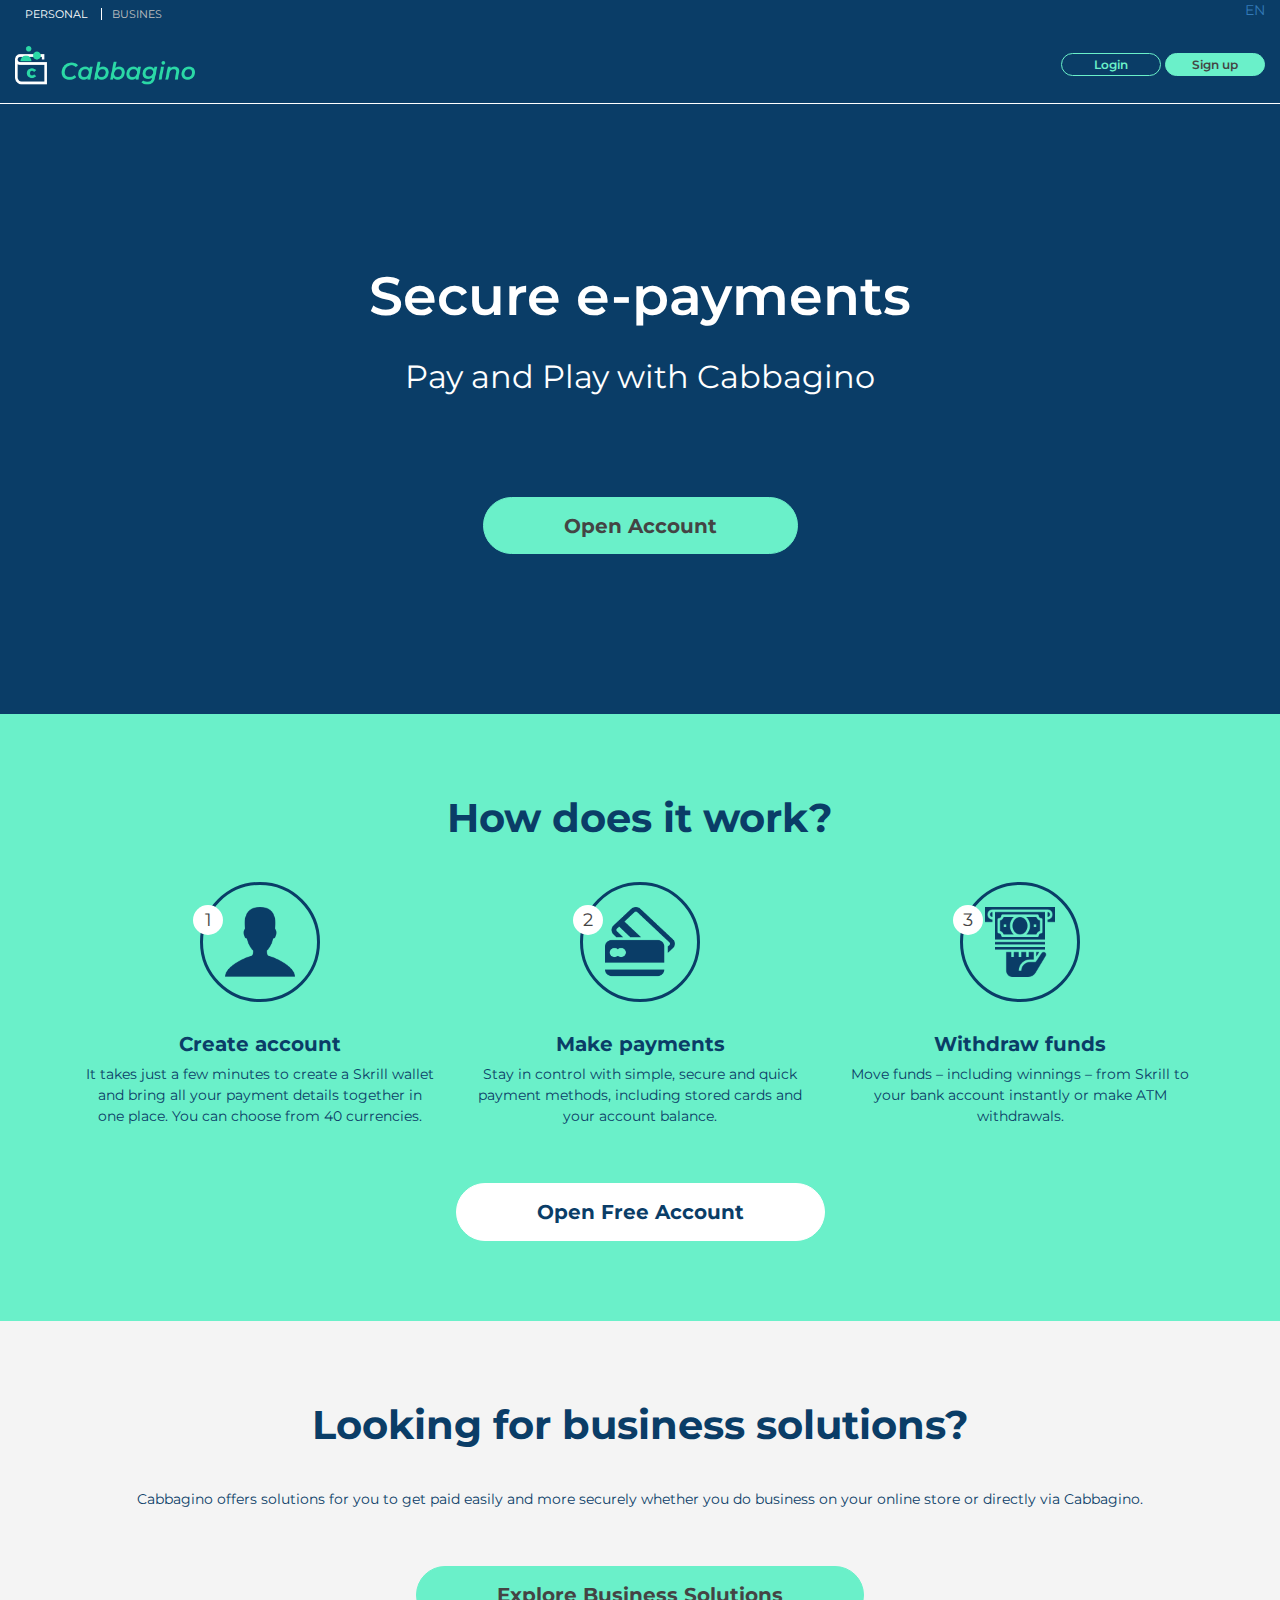
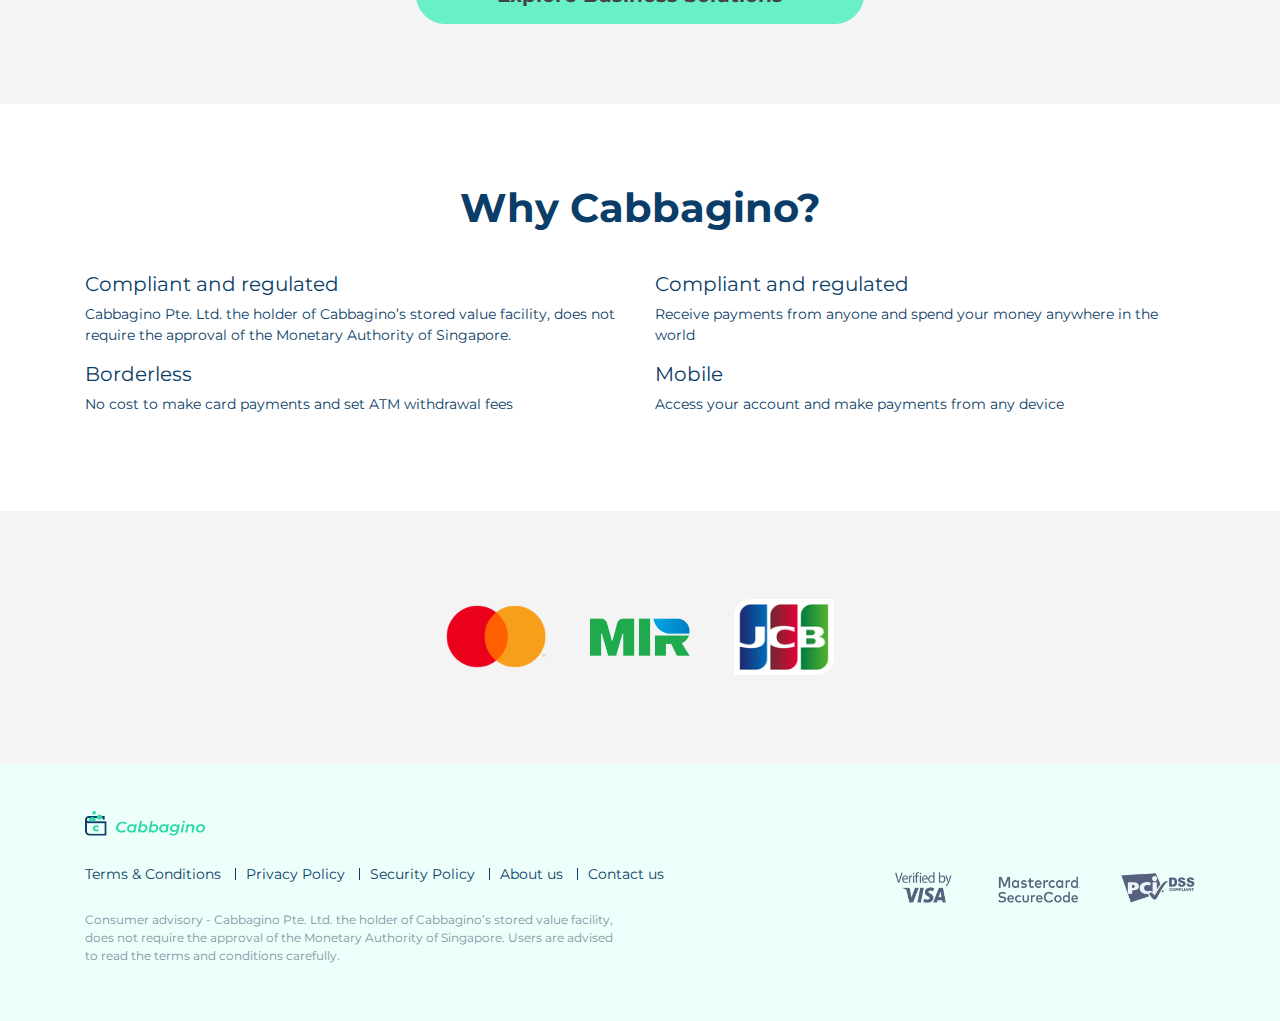
==== commit d4ba3d05: "Add icons" ====
--- a/index.html
+++ b/index.html
@@ -44,7 +44,7 @@
             </div>
         </div>
     </header>
-    <section id="slider">
+    <section id="slider" class="my-paroller" data-paroller-factor="0.5" data-paroller-type="background" data-paroller-direction="vertical">
         <div class="auth">
             <div class="container-fluid">
                 <div class="row">
@@ -82,7 +82,7 @@
                 <div class="col-md-4">
                     <div class="big-icon">
                         <div class="icon-badge">1</div>
-                        <img src="">
+                        <img src="assets/images/account.png" width="70" height="70">
                     </div>
                     <h5 class="text-center text-bold">Create account</h5>
                     <p class="text-center">It takes just a few minutes to create a Skrill wallet and bring all your payment details together in one place. You can choose from 40 currencies.</p>
@@ -90,7 +90,7 @@
                 <div class="col-md-4">
                     <div class="big-icon">
                         <div class="icon-badge">2</div>
-                        <img src="">
+                        <img src="assets/images/pay.png" width="70" height="70">
                     </div>
                     <h5 class="text-center text-bold">Make payments</h5>
                     <p class="text-center">Stay in control with simple, secure and quick payment methods, including stored cards and your account balance.</p>
@@ -98,7 +98,7 @@
                 <div class="col-md-4">
                     <div class="big-icon">
                         <div class="icon-badge">3</div>
-                        <img src="">
+                        <img src="assets/images/withdraw.png" width="70" height="70">
                     </div>
                     <h5 class="text-center text-bold">Withdraw funds</h5>
                     <p class="text-center">Move funds – including winnings – from Skrill to your bank account instantly or make ATM withdrawals.</p>
@@ -172,7 +172,7 @@
                 </div>
             </div>
             <div class="row">
-                <div class="col-md-12">
+                <div class="col-md-7">
                     <nav class="footer-menu">
                         <a href="#">Terms & Conditions</a>
                         <a href="#">Privacy Policy</a>
@@ -181,6 +181,9 @@
                         <a href="#">Contact us</a>
                     </nav>
                 </div>
+                <div class="col-md-5 text-right">
+                    <img style="width: 300px; text-align: right;" src="assets/images/footer-icons.png">
+                </div>
             </div>
             <div class="row">
                 <div class="col-md-6">
@@ -189,12 +192,15 @@
             </div>
         </div>
     </footer>
-
     <script src="https://code.jquery.com/jquery-3.3.1.slim.min.js" integrity="sha384-q8i/X+965DzO0rT7abK41JStQIAqVgRVzpbzo5smXKp4YfRvH+8abtTE1Pi6jizo" crossorigin="anonymous"></script>
+    <script src="assets/plugins/parroler.js"></script>
 <script src="https://cdnjs.cloudflare.com/ajax/libs/popper.js/1.14.7/umd/popper.min.js" integrity="sha384-UO2eT0CpHqdSJQ6hJty5KVphtPhzWj9WO1clHTMGa3JDZwrnQq4sF86dIHNDz0W1" crossorigin="anonymous"></script>
 <script src="https://stackpath.bootstrapcdn.com/bootstrap/4.3.1/js/bootstrap.min.js" integrity="sha384-JjSmVgyd0p3pXB1rRibZUAYoIIy6OrQ6VrjIEaFf/nJGzIxFDsf4x0xIM+B07jRM" crossorigin="anonymous"></script>
-
     <script src="assets/main.js"></script>
+    <script type="text/javascript">
+    $('.my-paroller').paroller();
+    
+</script>
 </body>
 
 </html>
--- a/style.css
+++ b/style.css
@@ -2828,6 +2828,8 @@
   border-radius: 60px;
   border: 3px solid #6af0c9;
   margin: 0px auto 30px auto;
+  box-sizing: boreder-box;
+  padding: 14px 22px;
 }
 #bussines #how-it-work .big-icon .icon-badge {
   position: absolute;
@@ -2913,6 +2915,8 @@
   border-radius: 60px;
   border: 3px solid #0a3d67;
   margin: 0px auto 30px auto;
+  box-sizing: boreder-box;
+  padding: 14px 22px;
 }
 #how-it-work .big-icon .icon-badge {
   position: absolute;
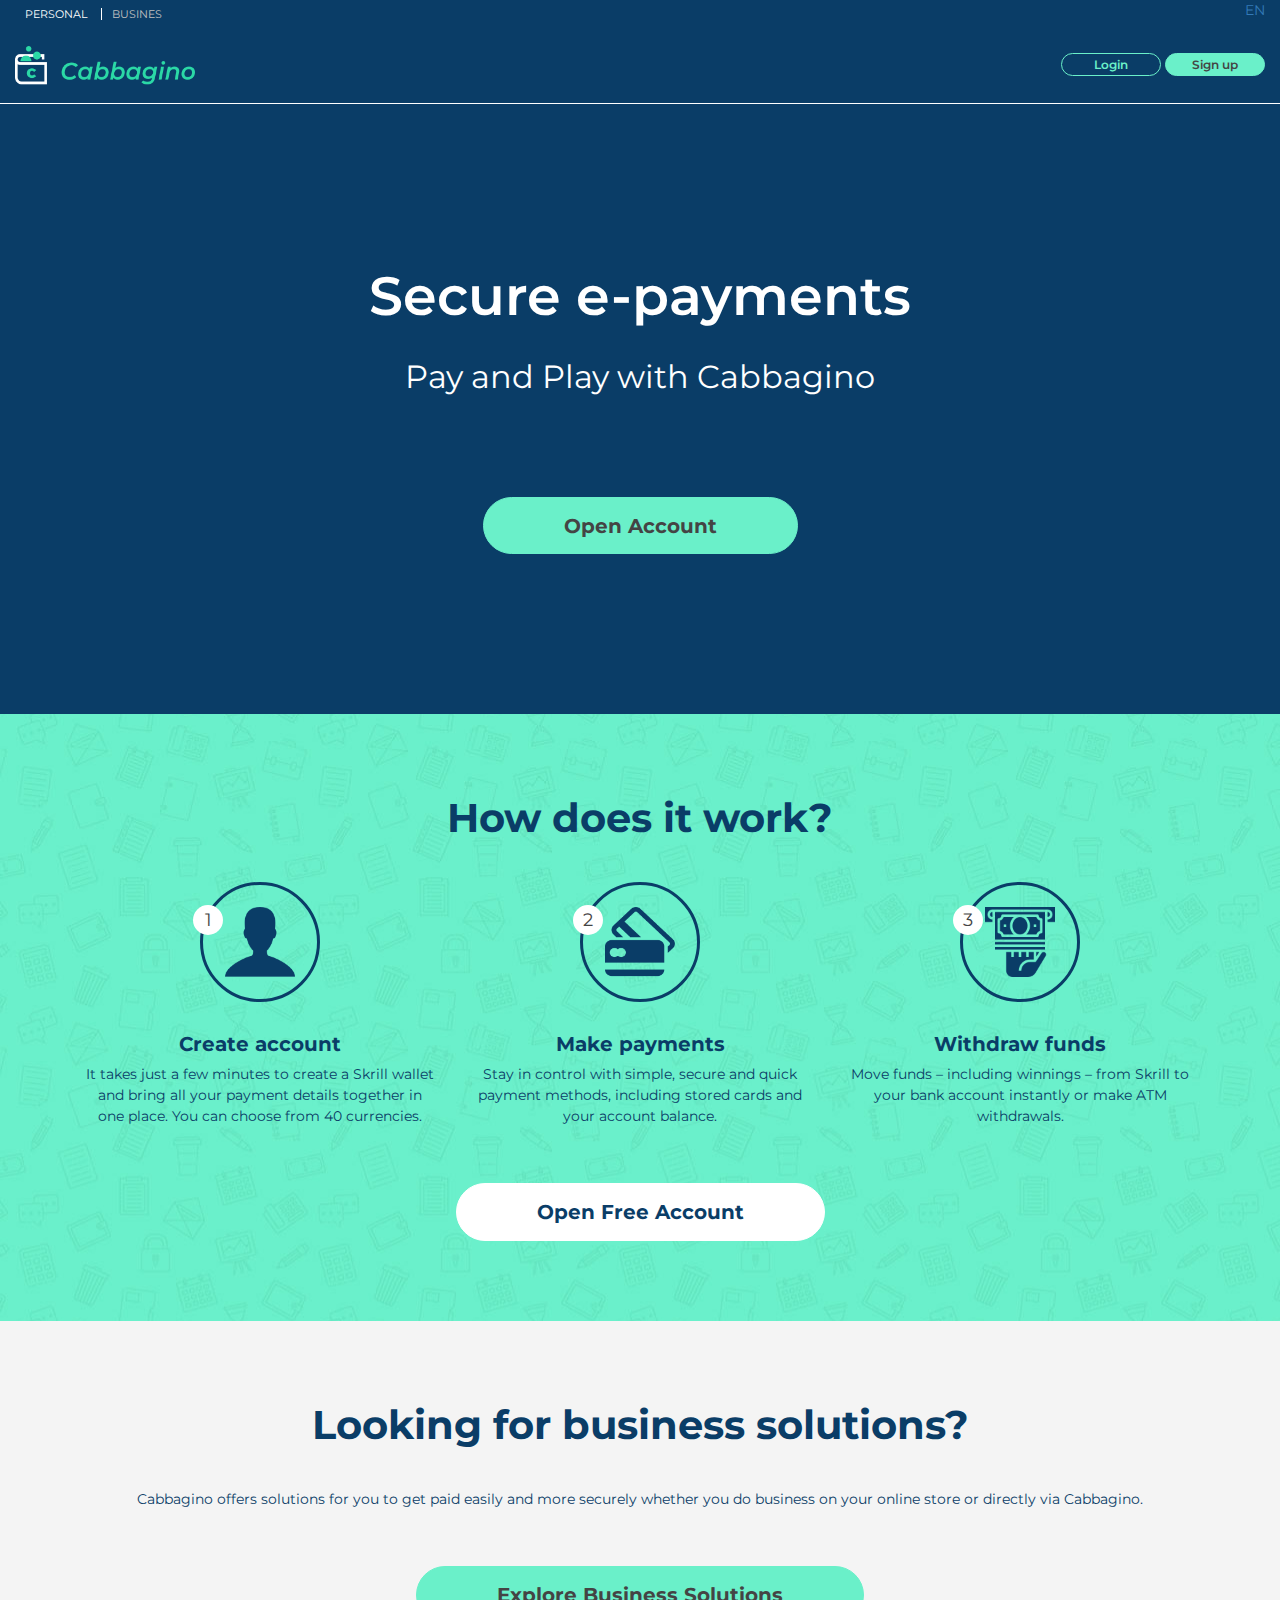
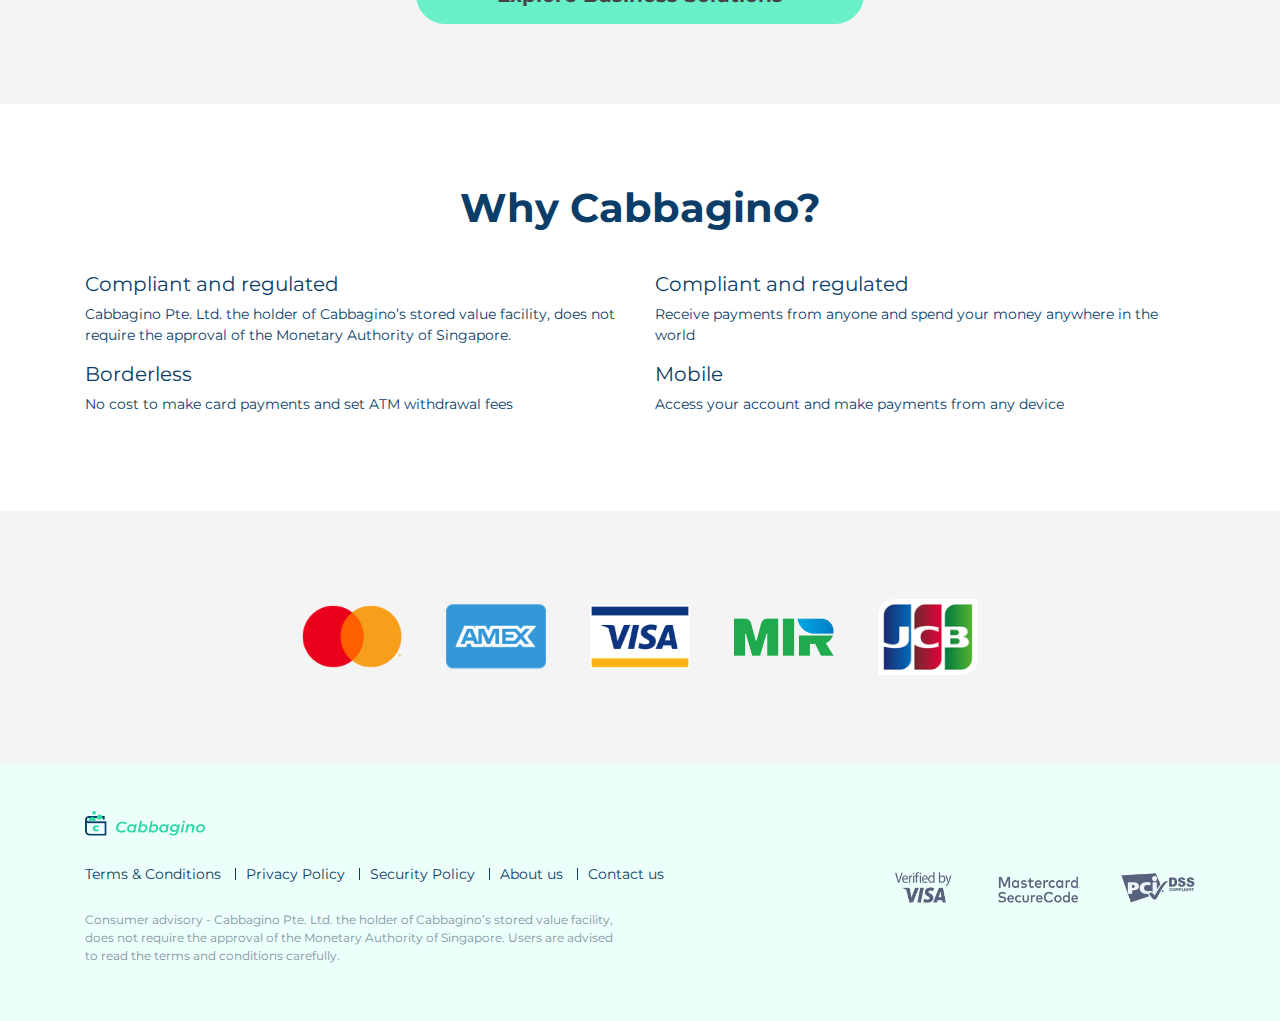
==== commit 88dfd5bb: "Add icons" ====
--- a/index.html
+++ b/index.html
@@ -71,7 +71,7 @@
         </div>
     </section>
 
-    <section id="how-it-work">
+    <section id="how-it-work" class="my-paroller2" data-paroller-factor="0.5" data-paroller-type="background" data-paroller-direction="vertical">
         <div class="container">
             <div class="row">
                 <div class="col-md-12">
@@ -157,6 +157,8 @@
             <div class="row">
                 <ul class="payment-list">
                     <li><img src="assets/images/mc.png" /></li>
+                    <li><img src="assets/images/amex.png" /></li>
+                    <li><img src="assets/images/visa.png" /></li>
                     <li><img src="assets/images/mir.png" /></li>
                     <li><img src="assets/images/jcb.png" /></li>
                 </ul>
@@ -199,6 +201,7 @@
     <script src="assets/main.js"></script>
     <script type="text/javascript">
     $('.my-paroller').paroller();
+    $('.my-paroller2').paroller();
     
 </script>
 </body>
--- a/style.css
+++ b/style.css
@@ -2815,7 +2815,7 @@
   background-size: 100%;
 }
 #bussines #how-it-work {
-  background-color: #0a3d67;
+  background: #0a3d67;
   padding: 80px 0;
 }
 #bussines #how-it-work h5, #bussines #how-it-work p {
@@ -2905,7 +2905,7 @@
 }
 
 #how-it-work {
-  background-color: #6af0c9;
+  background: url("assets/images/bg2.jpg") center center;
   padding: 80px 0;
 }
 #how-it-work .big-icon {
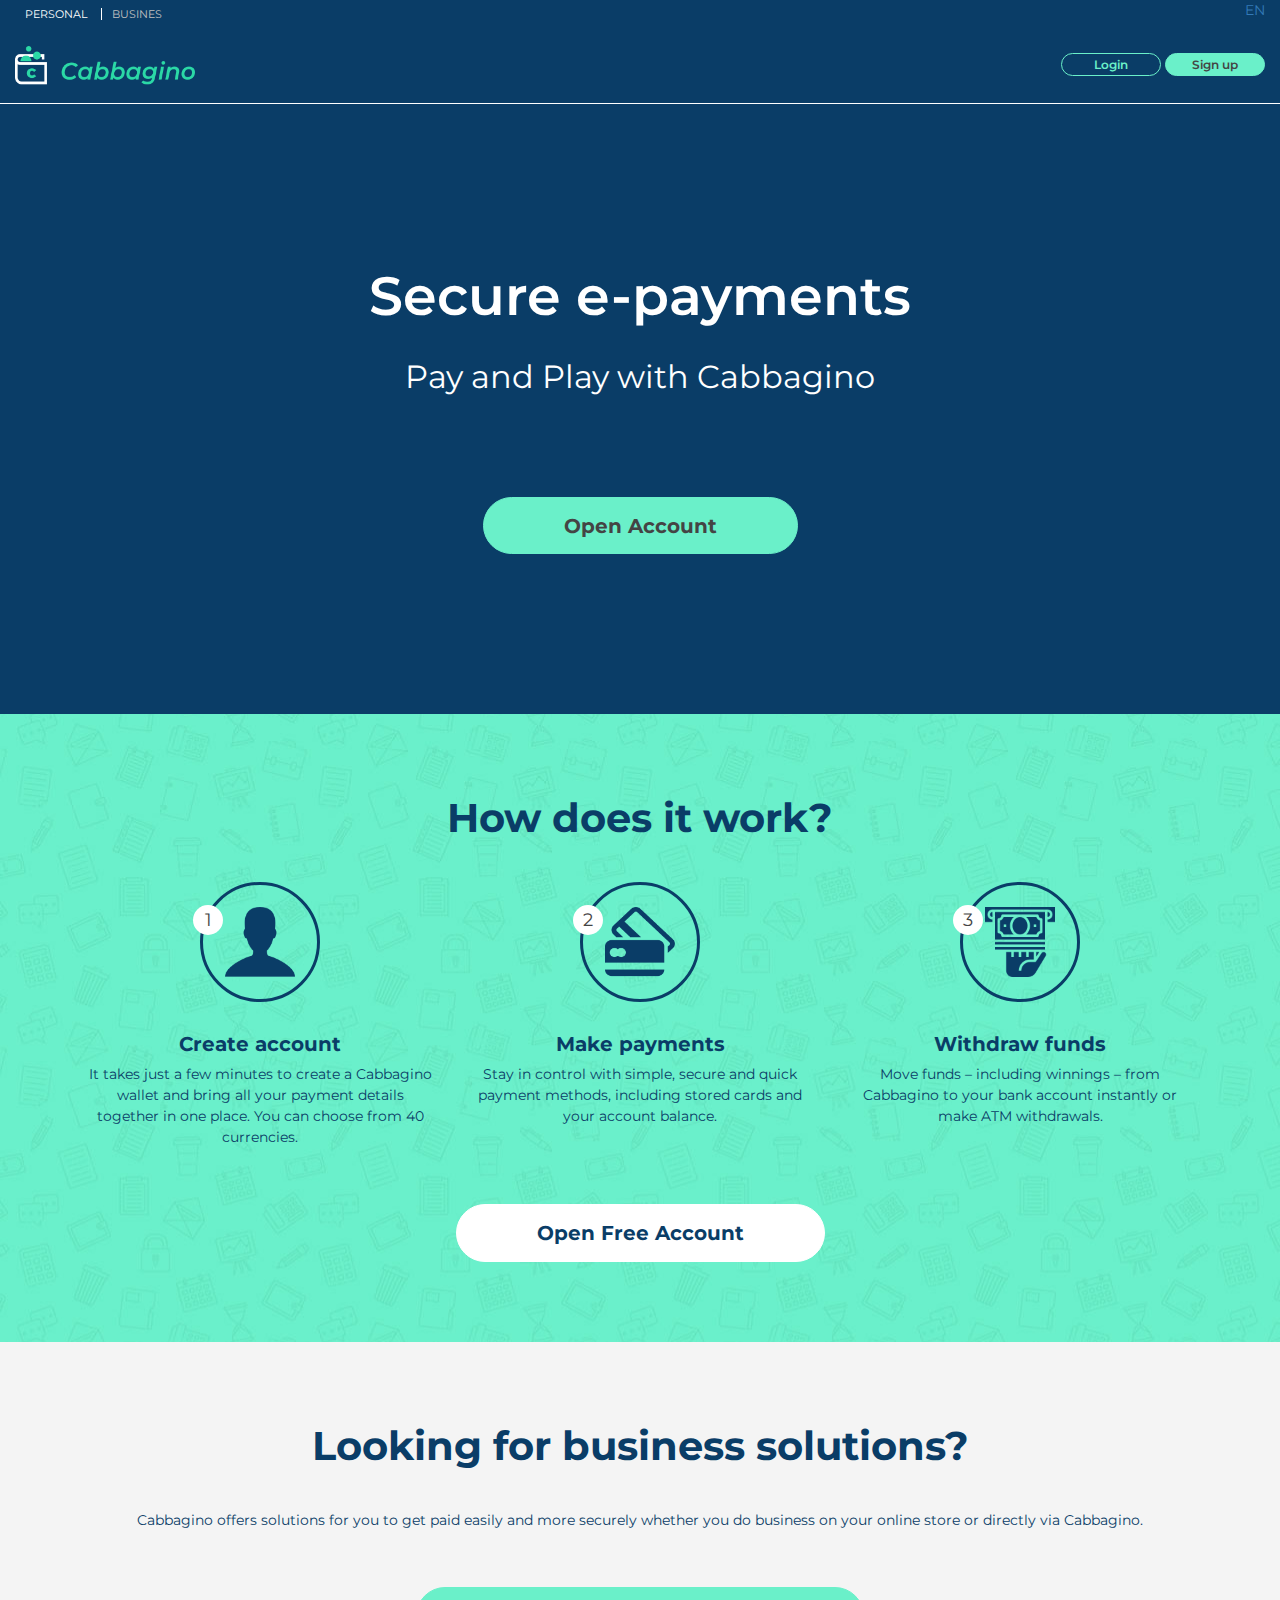
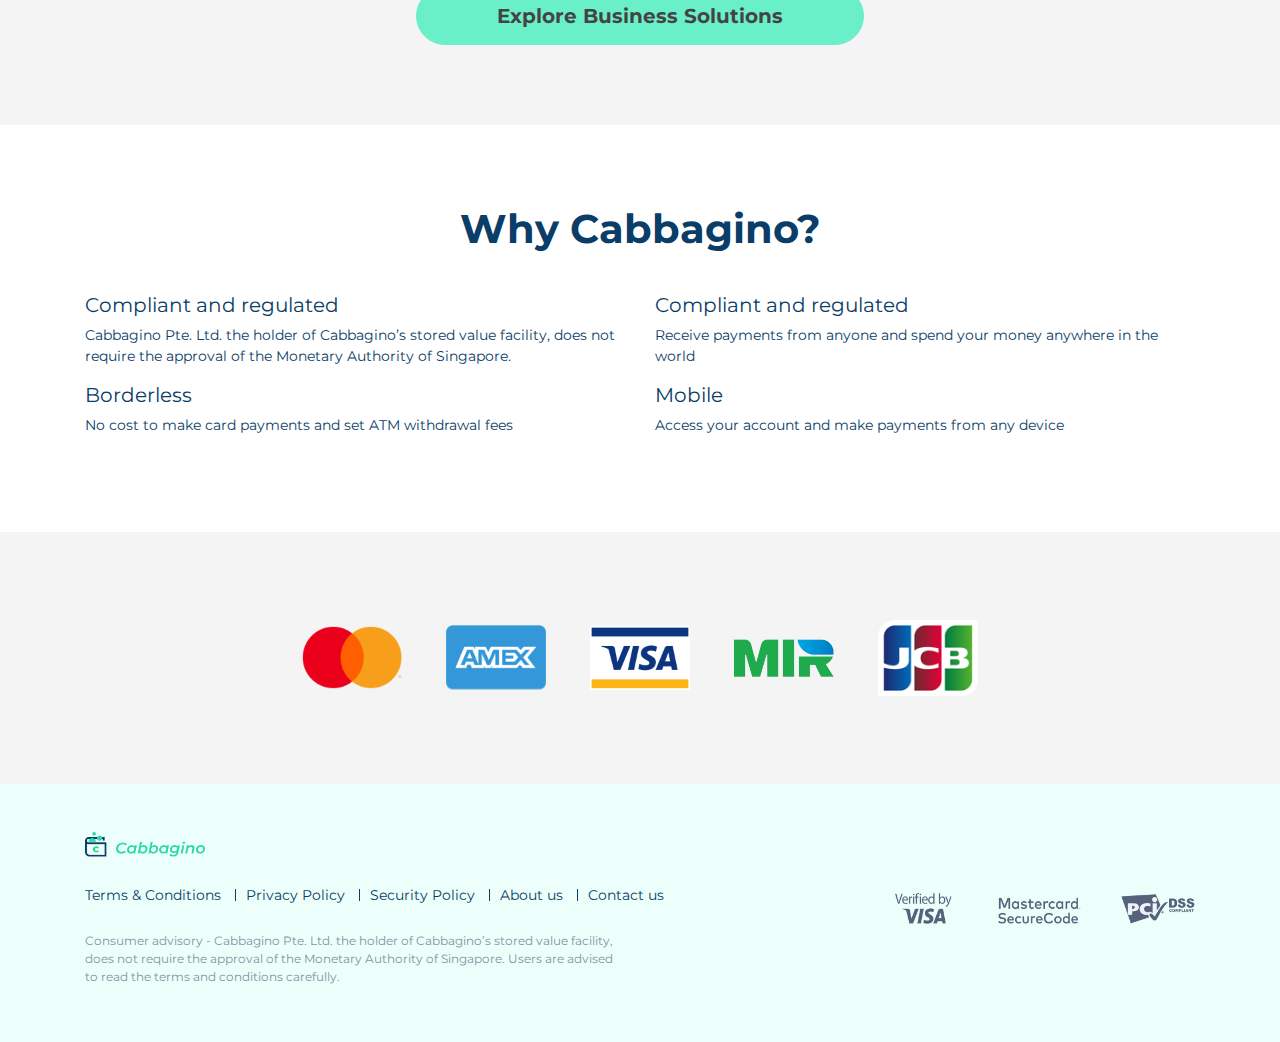
==== commit b8c0db95: "Add gitignore" ====
--- a/index.html
+++ b/index.html
@@ -85,7 +85,7 @@
                         <img src="assets/images/account.png" width="70" height="70">
                     </div>
                     <h5 class="text-center text-bold">Create account</h5>
-                    <p class="text-center">It takes just a few minutes to create a Skrill wallet and bring all your payment details together in one place. You can choose from 40 currencies.</p>
+                    <p class="text-center">It takes just a few minutes to create a Cabbagino wallet and bring all your payment details together in one place. You can choose from 40 currencies.</p>
                 </div>
                 <div class="col-md-4">
                     <div class="big-icon">
@@ -101,7 +101,7 @@
                         <img src="assets/images/withdraw.png" width="70" height="70">
                     </div>
                     <h5 class="text-center text-bold">Withdraw funds</h5>
-                    <p class="text-center">Move funds – including winnings – from Skrill to your bank account instantly or make ATM withdrawals.</p>
+                    <p class="text-center">Move funds – including winnings – from Cabbagino to your bank account instantly or make ATM withdrawals.</p>
                 </div>
             </div>
             <div class="row">
@@ -176,8 +176,8 @@
             <div class="row">
                 <div class="col-md-7">
                     <nav class="footer-menu">
-                        <a href="#">Terms & Conditions</a>
-                        <a href="#">Privacy Policy</a>
+                        <a href="terms-and-conditions.html">Terms & Conditions</a>
+                        <a href="privacy-policy.html">Privacy Policy</a>
                         <a href="#">Security Policy</a>
                         <a href="#">About us</a>
                         <a href="#">Contact us</a>
--- a/style.css
+++ b/style.css
@@ -2959,7 +2959,13 @@
   display: inline-block;
   margin: 0 20px;
 }
-
+#text-page{
+  padding: 60px 0;
+}
+#text-page h3{
+  padding: 30px 0 20px 0;
+}
+ul li { color: #0a3d67; }
 /**
  * ---------------------------------------------------
  * 	5.  Themes
